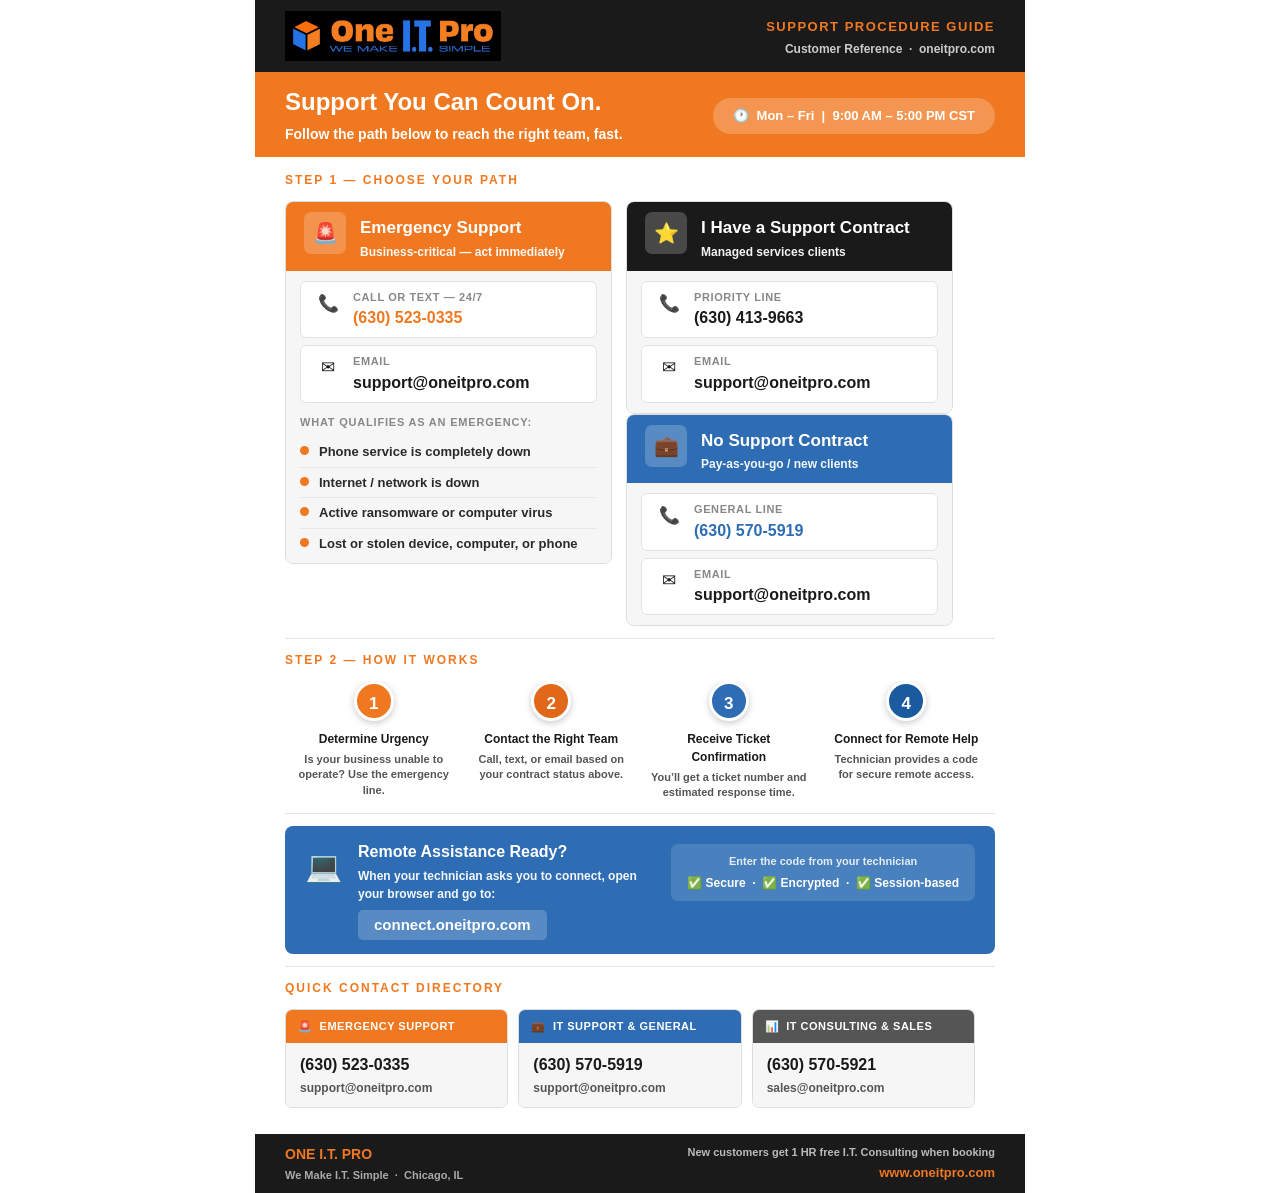
==== index.html @ c86b84d7 "Add files via upload" ====
<!DOCTYPE html>
<html lang="en">
<head>
<meta charset="UTF-8">
<meta name="viewport" content="width=device-width, initial-scale=1.0">
<title>One I.T. Pro – Support Procedure</title>
<style>

/* ── RESET ── */
* { box-sizing: border-box; margin: 0; padding: 0; }
.clearfix { clear: both; }

body {
  font-family: Arial, Helvetica, sans-serif;
  background: #ffffff;
  color: #1a1a1a;
  font-size: 15px;
  line-height: 1.5;
  max-width: 770px; width: 100%; margin: 0 auto;
}

/* ════════════════════════════════
   HEADER
════════════════════════════════ */
.header {
  background: #1a1a1a;
  padding: 11px 30px;
  overflow: hidden;
}
.header-logo {
  float: left;
}
.header-logo img {
  height: 50px;
  display: block;
}
.header-info {
  float: right;
  text-align: right;
  padding-top: 6px;
}
.header-info .doc-title {
  color: #F07820;
  font-size: 13px;
  font-weight: 800;
  letter-spacing: 1.5px;
  text-transform: uppercase;
}
.header-info .doc-sub {
  color: #cccccc;
  font-size: 12px;
  font-weight: 600;
  margin-top: 3px;
}

/* ════════════════════════════════
   HERO
════════════════════════════════ */
.hero {
  background: #F07820;
  padding: 12px 30px;
  overflow: hidden;
}
.hero-left {
  float: left;
}
.hero-left h1 {
  font-size: 24px;
  font-weight: 900;
  color: #ffffff;
}
.hero-left p {
  font-size: 14px;
  font-weight: 600;
  color: #ffffff;
  margin-top: 4px;
}
.hero-right {
  float: right;
  padding-top: 14px;
}
.hero-hours {
  background: rgba(255,255,255,0.22);
  border-radius: 22px;
  padding: 8px 20px;
  font-size: 13px;
  font-weight: 800;
  color: #ffffff;
  white-space: nowrap;
}

/* ════════════════════════════════
   MAIN CONTENT WRAPPER
════════════════════════════════ */
.content {
  padding: 14px 30px 12px;
}

/* ════════════════════════════════
   SECTION LABEL
════════════════════════════════ */
.section-label {
  font-size: 12px;
  font-weight: 800;
  letter-spacing: 2px;
  text-transform: uppercase;
  color: #F07820;
  margin-bottom: 12px;
}

/* ════════════════════════════════
   TWO-COLUMN PATH LAYOUT  (floats)
════════════════════════════════ */
.path-row {
  display: table;
  width: 100%;
  border-collapse: separate;
  border-spacing: 14px 0;
  margin: 0 -14px 12px;
}
.path-col-left {
  display: table-cell;
  width: 50%;
  vertical-align: top;
}
.path-col-right {
  display: table-cell;
  width: 50%;
  vertical-align: top;
}

/* ════════════════════════════════
   CARDS
════════════════════════════════ */
.card {
  border: 1px solid #dddddd;
  border-radius: 8px;
  overflow: hidden;
  height: 100%;
}
.card-stacked {
  border: 1px solid #dddddd;
  border-radius: 8px;
  overflow: hidden;
  margin-bottom: 10px;
}
.card-stacked:last-child {
  margin-bottom: 0;
}

/* ── Card Header ── */
.card-hdr {
  padding: 10px 18px;
  overflow: hidden;
}
.card-hdr-emergency { background: #F07820; }
.card-hdr-contract  { background: #1a1a1a; }
.card-hdr-nocontract{ background: #2E6DB4; }

.card-hdr-icon {
  float: left;
  width: 42px;
  height: 42px;
  background: rgba(255,255,255,0.2);
  border-radius: 7px;
  font-size: 20px;
  text-align: center;
  line-height: 42px;
  margin-right: 14px;         /* ← space between icon and text */
  flex-shrink: 0;
}
.card-hdr-text {
  overflow: hidden;
  padding-top: 3px;
}
.card-hdr-text h2 {
  font-size: 17px;
  font-weight: 900;
  color: #ffffff;
}
.card-hdr-text p {
  font-size: 12px;
  font-weight: 600;
  color: rgba(255,255,255,0.95);
  margin-top: 2px;
}

/* ── Card Body ── */
.card-body {
  background: #f6f6f6;
  padding: 10px 14px;
}

/* ── Contact Row ── */
.contact-row {
  background: #ffffff;
  border: 1px solid #e2e2e2;
  border-radius: 6px;
  padding: 7px 14px;
  margin-bottom: 7px;
  overflow: hidden;
}
.contact-row:last-of-type {
  margin-bottom: 0;
}
.contact-row-icon {
  float: left;
  font-size: 17px;
  width: 26px;
  text-align: center;
  margin-right: 12px;    /* ← space between icon and text */
  padding-top: 2px;
}
.contact-row-text {
  overflow: hidden;
}
.contact-label {
  font-size: 11px;
  font-weight: 800;
  color: #888888;
  text-transform: uppercase;
  letter-spacing: 0.6px;
}
.contact-value {
  font-size: 16px;
  font-weight: 900;
  color: #1a1a1a;
  margin-top: 1px;
}
.contact-value.orange { color: #F07820; }
.contact-value.blue   { color: #2E6DB4; }

/* ── Qualifies List ── */
.qual-heading {
  font-size: 11px;
  font-weight: 800;
  color: #888888;
  text-transform: uppercase;
  letter-spacing: 0.8px;
  margin: 11px 0 7px;
}
.qual-list {
  list-style: none;
}
.qual-list li {
  font-size: 13px;
  font-weight: 600;
  color: #2a2a2a;
  padding: 5px 0;
  border-bottom: 1px solid #e8e8e8;
  overflow: hidden;
}
.qual-list li:last-child {
  border-bottom: none;
  padding-bottom: 0;
}
.qual-dot {
  float: left;
  width: 9px;
  height: 9px;
  background: #F07820;
  border-radius: 50%;
  margin-top: 4px;
  margin-right: 10px;
}

/* ════════════════════════════════
   DIVIDER
════════════════════════════════ */
.divider {
  height: 1px;
  background: #e5e5e5;
  margin: 0 0 12px;
}

/* ════════════════════════════════
   FLOW STEPS  (4 columns via floats)
════════════════════════════════ */
.flow-row {
  overflow: hidden;
  margin-bottom: 12px;
}
.flow-step {
  float: left;
  width: 25%;
  text-align: center;
  padding: 0 10px;
}
.flow-num {
  width: 40px;
  height: 40px;
  border-radius: 50%;
  font-size: 17px;
  font-weight: 900;
  color: #ffffff;
  text-align: center;
  line-height: 40px;
  margin: 0 auto 9px;
  border: 3px solid #ffffff;
  box-shadow: 0 2px 7px rgba(0,0,0,0.22);
}
.fn1 { background: #F07820; }
.fn2 { background: #e06818; }
.fn3 { background: #2E6DB4; }
.fn4 { background: #1a5a9e; }

.flow-title {
  font-size: 12px;
  font-weight: 800;
  color: #1a1a1a;
  margin-bottom: 4px;
}
.flow-desc {
  font-size: 11px;
  font-weight: 600;
  color: #555555;
  line-height: 1.4;
}

/* ════════════════════════════════
   REMOTE BOX
════════════════════════════════ */
.remote-box {
  background: #2E6DB4;
  border-radius: 8px;
  padding: 14px 20px;
  overflow: hidden;
  margin-bottom: 12px;
}
.remote-icon {
  float: left;
  font-size: 30px;
  margin-right: 16px;
  padding-top: 4px;
}
.remote-text {
  overflow: hidden;
}
.remote-text h3 {
  font-size: 16px;
  font-weight: 900;
  color: #ffffff;
}
.remote-text p {
  font-size: 12px;
  font-weight: 600;
  color: rgba(255,255,255,0.95);
  margin-top: 3px;
}
.remote-url {
  display: inline-block;
  margin-top: 7px;
  background: rgba(255,255,255,0.2);
  border-radius: 5px;
  padding: 4px 16px;
  font-size: 15px;
  font-weight: 900;
  color: #ffffff;
}
.remote-badge {
  float: right;
  background: rgba(255,255,255,0.13);
  border-radius: 7px;
  padding: 9px 16px;
  text-align: center;
  margin-left: 16px;
  margin-top: 4px;
}
.remote-badge-label {
  font-size: 11px;
  font-weight: 600;
  color: rgba(255,255,255,0.85);
  margin-bottom: 5px;
}
.remote-badge-items {
  font-size: 12px;
  font-weight: 800;
  color: #ffffff;
  white-space: nowrap;
}

/* ════════════════════════════════
   DIRECTORY  (3 columns via floats)
════════════════════════════════ */
.dir-table {
  width: 100%;
  border-collapse: separate;
  border-spacing: 10px 0;
  margin: 0 -10px 14px;
  table-layout: fixed;
}
.dir-td {
  width: 33.33%;
  vertical-align: top;
  padding: 0;
}
.dir-card {
  border: 1px solid #dddddd;
  border-radius: 7px;
  overflow: hidden;
}
.dir-hdr {
  padding: 8px 12px;
  font-size: 11px;
  font-weight: 800;
  text-transform: uppercase;
  letter-spacing: 0.5px;
  color: #ffffff;
  white-space: nowrap;
}
.dh-orange { background: #F07820; }
.dh-blue   { background: #2E6DB4; }
.dh-gray   { background: #555555; }
.dir-body {
  padding: 10px 14px;
  background: #f6f6f6;
}
.dir-phone {
  font-size: 16px;
  font-weight: 900;
  color: #1a1a1a;
}
.dir-email {
  font-size: 12px;
  font-weight: 600;
  color: #555555;
  margin-top: 2px;
}

/* ════════════════════════════════
   FOOTER
════════════════════════════════ */
.footer {
  background: #1a1a1a;
  padding: 10px 30px;
  overflow: hidden;
}
.footer-left {
  float: left;
}
.footer-brand {
  color: #F07820;
  font-size: 14px;
  font-weight: 900;
}
.footer-sub {
  color: #aaaaaa;
  font-size: 11px;
  font-weight: 600;
  margin-top: 2px;
}
.footer-right {
  float: right;
  text-align: right;
}
.footer-promo {
  color: #bbbbbb;
  font-size: 11px;
  font-weight: 600;
  margin-bottom: 3px;
}
.footer-url {
  color: #F07820;
  font-size: 13px;
  font-weight: 800;
}

</style>
</head>
<body>

<!-- ══ HEADER ══ -->
<div class="header">
  <div class="header-logo">
    <img src="logo_dark.png" alt="One I.T. Pro">
  </div>
  <div class="header-info">
    <div class="doc-title">Support Procedure Guide</div>
    <div class="doc-sub">Customer Reference &nbsp;&middot;&nbsp; oneitpro.com</div>
  </div>
  <div class="clearfix"></div>
</div>

<!-- ══ HERO ══ -->
<div class="hero">
  <div class="hero-left">
    <h1>Support You Can Count On.</h1>
    <p>Follow the path below to reach the right team, fast.</p>
  </div>
  <div class="hero-right">
    <div class="hero-hours">&#128336;&nbsp; Mon &ndash; Fri &nbsp;|&nbsp; 9:00 AM &ndash; 5:00 PM CST</div>
  </div>
  <div class="clearfix"></div>
</div>

<!-- ══ CONTENT ══ -->
<div class="content">

  <!-- STEP 1 -->
  <div class="section-label">Step 1 &mdash; Choose Your Path</div>

  <div class="path-row">

    <!-- LEFT COLUMN: EMERGENCY -->
    <div class="path-col-left">
      <div class="card">

        <div class="card-hdr card-hdr-emergency">
          <div class="card-hdr-icon">&#128680;</div>
          <div class="card-hdr-text">
            <h2>Emergency Support</h2>
            <p>Business-critical &mdash; act immediately</p>
          </div>
          <div class="clearfix"></div>
        </div>

        <div class="card-body">
          <div class="contact-row">
            <div class="contact-row-icon">&#128222;</div>
            <div class="contact-row-text">
              <div class="contact-label">Call or Text &mdash; 24/7</div>
              <div class="contact-value orange">(630) 523-0335</div>
            </div>
            <div class="clearfix"></div>
          </div>
          <div class="contact-row">
            <div class="contact-row-icon">&#9993;</div>
            <div class="contact-row-text">
              <div class="contact-label">Email</div>
              <div class="contact-value">support@oneitpro.com</div>
            </div>
            <div class="clearfix"></div>
          </div>

          <div class="qual-heading">What qualifies as an emergency:</div>
          <ul class="qual-list">
            <li><div class="qual-dot"></div>Phone service is completely down<div class="clearfix"></div></li>
            <li><div class="qual-dot"></div>Internet / network is down<div class="clearfix"></div></li>
            <li><div class="qual-dot"></div>Active ransomware or computer virus<div class="clearfix"></div></li>
            <li><div class="qual-dot"></div>Lost or stolen device, computer, or phone<div class="clearfix"></div></li>
          </ul>
        </div>

      </div>
    </div><!-- /path-col-left -->

    <!-- RIGHT COLUMN: CONTRACT + NO CONTRACT -->
    <div class="path-col-right">
      <table style="width:100%; height:100%; border-collapse:collapse;">
        <tr style="height:1px;">
          <td style="padding:0; vertical-align:top;">
            <!-- WITH CONTRACT -->
            <div class="card-stacked">
              <div class="card-hdr card-hdr-contract">
                <div class="card-hdr-icon">&#11088;</div>
                <div class="card-hdr-text">
                  <h2>I Have a Support Contract</h2>
                  <p>Managed services clients</p>
                </div>
                <div class="clearfix"></div>
              </div>
              <div class="card-body">
                <div class="contact-row">
                  <div class="contact-row-icon">&#128222;</div>
                  <div class="contact-row-text">
                    <div class="contact-label">Priority Line</div>
                    <div class="contact-value">(630) 413-9663</div>
                  </div>
                  <div class="clearfix"></div>
                </div>
                <div class="contact-row">
                  <div class="contact-row-icon">&#9993;</div>
                  <div class="contact-row-text">
                    <div class="contact-label">Email</div>
                    <div class="contact-value">support@oneitpro.com</div>
                  </div>
                  <div class="clearfix"></div>
                </div>
              </div>
            </div>
          </td>
        </tr>
        <tr style="height:100%;">
          <td style="padding:0; vertical-align:top;">
            <!-- NO CONTRACT - stretches to fill remaining height -->
            <div style="border:1px solid #dddddd; border-radius:8px; overflow:hidden; height:100%;">
              <div class="card-hdr card-hdr-nocontract">
                <div class="card-hdr-icon">&#128188;</div>
                <div class="card-hdr-text">
                  <h2>No Support Contract</h2>
                  <p>Pay-as-you-go / new clients</p>
                </div>
                <div class="clearfix"></div>
              </div>
              <div class="card-body" style="height:100%;">
                <div class="contact-row">
                  <div class="contact-row-icon">&#128222;</div>
                  <div class="contact-row-text">
                    <div class="contact-label">General Line</div>
                    <div class="contact-value blue">(630) 570-5919</div>
                  </div>
                  <div class="clearfix"></div>
                </div>
                <div class="contact-row">
                  <div class="contact-row-icon">&#9993;</div>
                  <div class="contact-row-text">
                    <div class="contact-label">Email</div>
                    <div class="contact-value">support@oneitpro.com</div>
                  </div>
                  <div class="clearfix"></div>
                </div>
              </div>
            </div>
          </td>
        </tr>
      </table>
    </div><!-- /path-col-right -->

    <div class="clearfix"></div>
  </div><!-- /path-row -->

  <div class="divider"></div>

  <!-- STEP 2 -->
  <div class="section-label">Step 2 &mdash; How It Works</div>
  <div class="flow-row">
    <div class="flow-step">
      <div class="flow-num fn1">1</div>
      <div class="flow-title">Determine Urgency</div>
      <div class="flow-desc">Is your business unable to operate? Use the emergency line.</div>
    </div>
    <div class="flow-step">
      <div class="flow-num fn2">2</div>
      <div class="flow-title">Contact the Right Team</div>
      <div class="flow-desc">Call, text, or email based on your contract status above.</div>
    </div>
    <div class="flow-step">
      <div class="flow-num fn3">3</div>
      <div class="flow-title">Receive Ticket Confirmation</div>
      <div class="flow-desc">You&rsquo;ll get a ticket number and estimated response time.</div>
    </div>
    <div class="flow-step">
      <div class="flow-num fn4">4</div>
      <div class="flow-title">Connect for Remote Help</div>
      <div class="flow-desc">Technician provides a code for secure remote access.</div>
    </div>
    <div class="clearfix"></div>
  </div>

  <div class="divider"></div>

  <!-- REMOTE SUPPORT -->
  <div class="remote-box">
    <div class="remote-badge">
      <div class="remote-badge-label">Enter the code from your technician</div>
      <div class="remote-badge-items">&#9989; Secure &nbsp;&middot;&nbsp; &#9989; Encrypted &nbsp;&middot;&nbsp; &#9989; Session-based</div>
    </div>
    <div class="remote-icon">&#128187;</div>
    <div class="remote-text">
      <h3>Remote Assistance Ready?</h3>
      <p>When your technician asks you to connect, open your browser and go to:</p>
      <div class="remote-url">connect.oneitpro.com</div>
    </div>
    <div class="clearfix"></div>
  </div>

  <div class="divider"></div>

  <!-- DIRECTORY -->
  <div class="section-label">Quick Contact Directory</div>
  <table class="dir-table">
    <tr>
      <td class="dir-td">
        <div class="dir-card">
          <div class="dir-hdr dh-orange">&#128680;&nbsp; Emergency Support</div>
          <div class="dir-body">
            <div class="dir-phone">(630) 523-0335</div>
            <div class="dir-email">support@oneitpro.com</div>
          </div>
        </div>
      </td>
      <td class="dir-td">
        <div class="dir-card">
          <div class="dir-hdr dh-blue">&#128188;&nbsp; IT Support &amp; General</div>
          <div class="dir-body">
            <div class="dir-phone">(630) 570-5919</div>
            <div class="dir-email">support@oneitpro.com</div>
          </div>
        </div>
      </td>
      <td class="dir-td">
        <div class="dir-card">
          <div class="dir-hdr dh-gray">&#128202;&nbsp; IT Consulting &amp; Sales</div>
          <div class="dir-body">
            <div class="dir-phone">(630) 570-5921</div>
            <div class="dir-email">sales@oneitpro.com</div>
          </div>
        </div>
      </td>
    </tr>
  </table>

</div><!-- /content -->

<!-- ══ FOOTER ══ -->
<div class="footer">
  <div class="footer-left">
    <div class="footer-brand">ONE I.T. PRO</div>
    <div class="footer-sub">We Make I.T. Simple &nbsp;&middot;&nbsp; Chicago, IL</div>
  </div>
  <div class="footer-right">
    <div class="footer-promo">New customers get 1 HR free I.T. Consulting when booking</div>
    <div class="footer-url">www.oneitpro.com</div>
  </div>
  <div class="clearfix"></div>
</div>

</body>
</html>
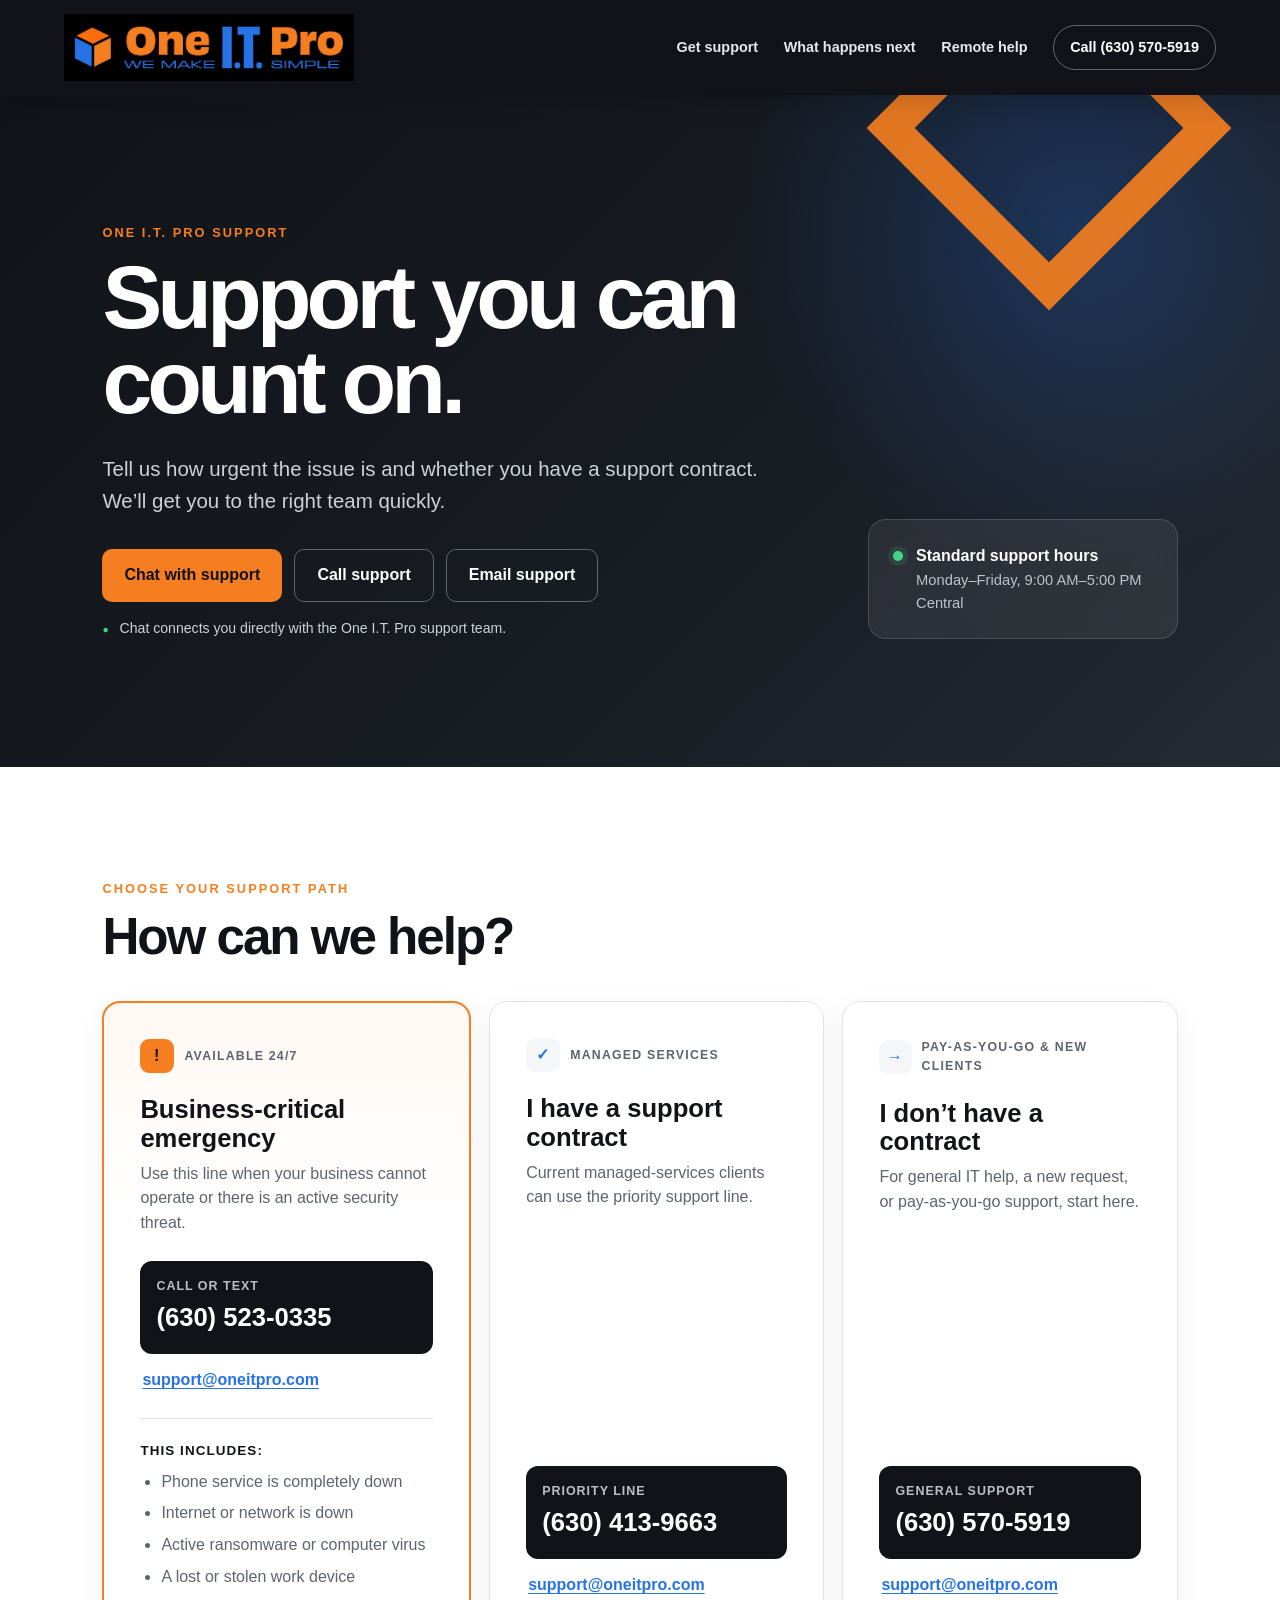
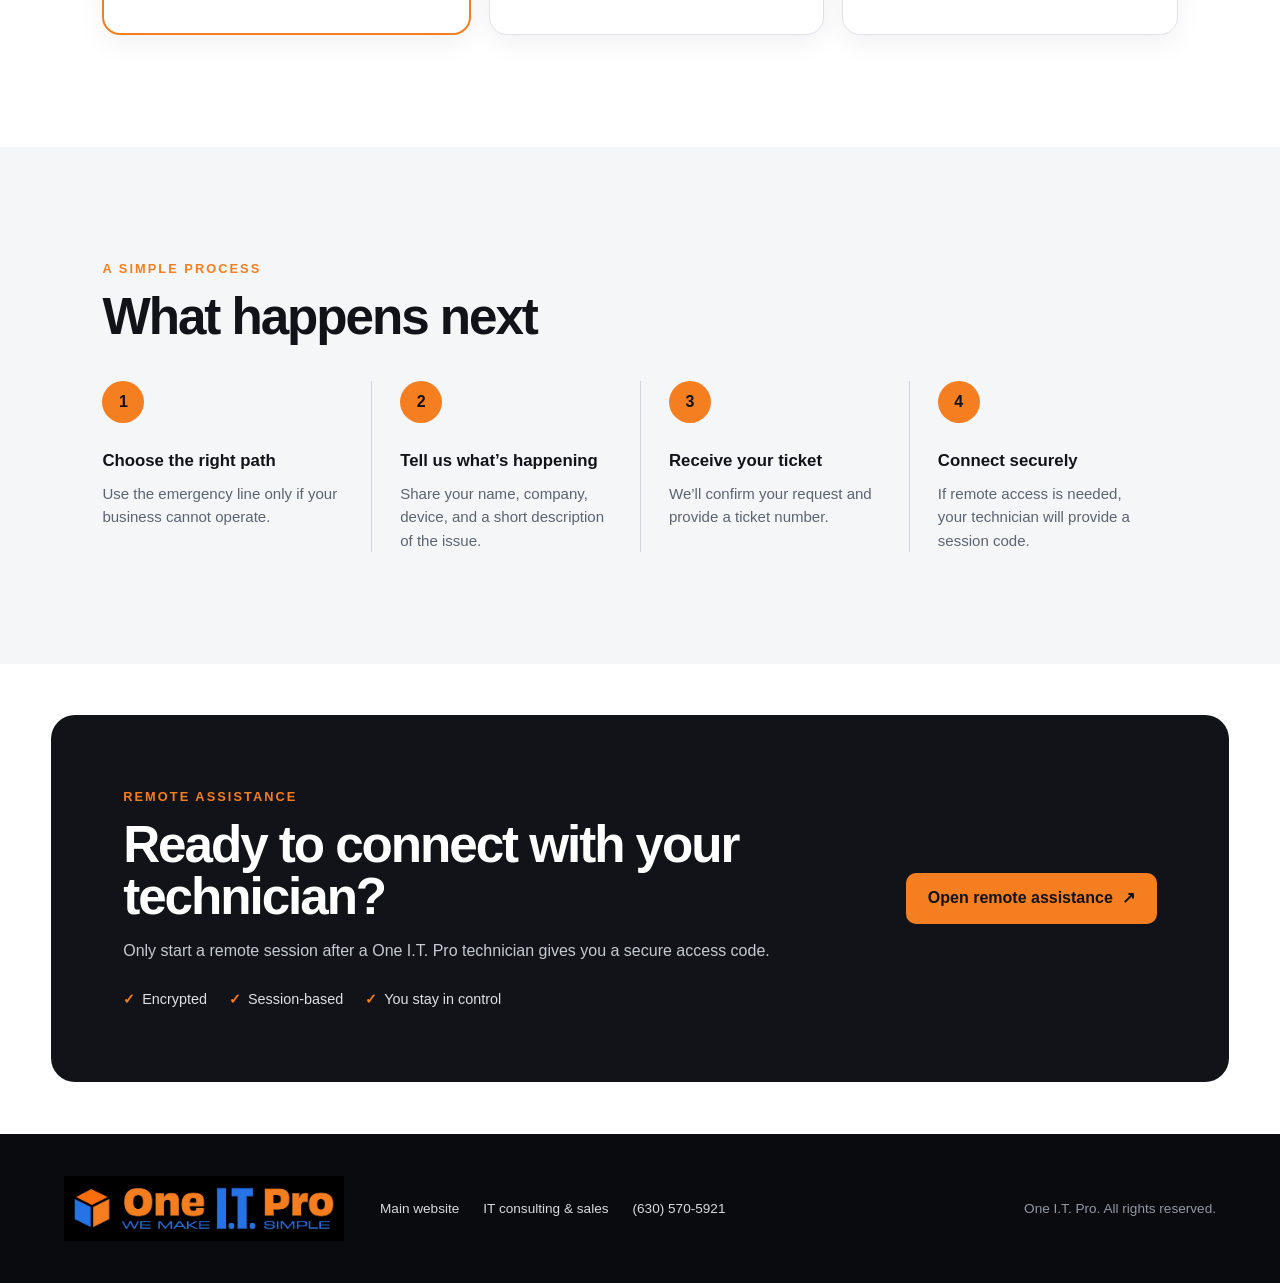
==== commit b445430c: "Redesign support site and improve mobile layouts" ====
--- a/index.html
+++ b/index.html
@@ -1,719 +1,71 @@
-<!DOCTYPE html>
+<!doctype html>
 <html lang="en">
 <head>
-<meta charset="UTF-8">
-<meta name="viewport" content="width=device-width, initial-scale=1.0">
-<title>One I.T. Pro – Support Procedure</title>
-<style>
-
-/* ── RESET ── */
-* { box-sizing: border-box; margin: 0; padding: 0; }
-.clearfix { clear: both; }
-
-body {
-  font-family: Arial, Helvetica, sans-serif;
-  background: #ffffff;
-  color: #1a1a1a;
-  font-size: 15px;
-  line-height: 1.5;
-  max-width: 770px; width: 100%; margin: 0 auto;
-}
-
-/* ════════════════════════════════
-   HEADER
-════════════════════════════════ */
-.header {
-  background: #1a1a1a;
-  padding: 11px 30px;
-  overflow: hidden;
-}
-.header-logo {
-  float: left;
-}
-.header-logo img {
-  height: 50px;
-  display: block;
-}
-.header-info {
-  float: right;
-  text-align: right;
-  padding-top: 6px;
-}
-.header-info .doc-title {
-  color: #F07820;
-  font-size: 13px;
-  font-weight: 800;
-  letter-spacing: 1.5px;
-  text-transform: uppercase;
-}
-.header-info .doc-sub {
-  color: #cccccc;
-  font-size: 12px;
-  font-weight: 600;
-  margin-top: 3px;
-}
-
-/* ════════════════════════════════
-   HERO
-════════════════════════════════ */
-.hero {
-  background: #F07820;
-  padding: 12px 30px;
-  overflow: hidden;
-}
-.hero-left {
-  float: left;
-}
-.hero-left h1 {
-  font-size: 24px;
-  font-weight: 900;
-  color: #ffffff;
-}
-.hero-left p {
-  font-size: 14px;
-  font-weight: 600;
-  color: #ffffff;
-  margin-top: 4px;
-}
-.hero-right {
-  float: right;
-  padding-top: 14px;
-}
-.hero-hours {
-  background: rgba(255,255,255,0.22);
-  border-radius: 22px;
-  padding: 8px 20px;
-  font-size: 13px;
-  font-weight: 800;
-  color: #ffffff;
-  white-space: nowrap;
-}
-
-/* ════════════════════════════════
-   MAIN CONTENT WRAPPER
-════════════════════════════════ */
-.content {
-  padding: 14px 30px 12px;
-}
-
-/* ════════════════════════════════
-   SECTION LABEL
-════════════════════════════════ */
-.section-label {
-  font-size: 12px;
-  font-weight: 800;
-  letter-spacing: 2px;
-  text-transform: uppercase;
-  color: #F07820;
-  margin-bottom: 12px;
-}
-
-/* ════════════════════════════════
-   TWO-COLUMN PATH LAYOUT  (floats)
-════════════════════════════════ */
-.path-row {
-  display: table;
-  width: 100%;
-  border-collapse: separate;
-  border-spacing: 14px 0;
-  margin: 0 -14px 12px;
-}
-.path-col-left {
-  display: table-cell;
-  width: 50%;
-  vertical-align: top;
-}
-.path-col-right {
-  display: table-cell;
-  width: 50%;
-  vertical-align: top;
-}
-
-/* ════════════════════════════════
-   CARDS
-════════════════════════════════ */
-.card {
-  border: 1px solid #dddddd;
-  border-radius: 8px;
-  overflow: hidden;
-  height: 100%;
-}
-.card-stacked {
-  border: 1px solid #dddddd;
-  border-radius: 8px;
-  overflow: hidden;
-  margin-bottom: 10px;
-}
-.card-stacked:last-child {
-  margin-bottom: 0;
-}
-
-/* ── Card Header ── */
-.card-hdr {
-  padding: 10px 18px;
-  overflow: hidden;
-}
-.card-hdr-emergency { background: #F07820; }
-.card-hdr-contract  { background: #1a1a1a; }
-.card-hdr-nocontract{ background: #2E6DB4; }
-
-.card-hdr-icon {
-  float: left;
-  width: 42px;
-  height: 42px;
-  background: rgba(255,255,255,0.2);
-  border-radius: 7px;
-  font-size: 20px;
-  text-align: center;
-  line-height: 42px;
-  margin-right: 14px;         /* ← space between icon and text */
-  flex-shrink: 0;
-}
-.card-hdr-text {
-  overflow: hidden;
-  padding-top: 3px;
-}
-.card-hdr-text h2 {
-  font-size: 17px;
-  font-weight: 900;
-  color: #ffffff;
-}
-.card-hdr-text p {
-  font-size: 12px;
-  font-weight: 600;
-  color: rgba(255,255,255,0.95);
-  margin-top: 2px;
-}
-
-/* ── Card Body ── */
-.card-body {
-  background: #f6f6f6;
-  padding: 10px 14px;
-}
-
-/* ── Contact Row ── */
-.contact-row {
-  background: #ffffff;
-  border: 1px solid #e2e2e2;
-  border-radius: 6px;
-  padding: 7px 14px;
-  margin-bottom: 7px;
-  overflow: hidden;
-}
-.contact-row:last-of-type {
-  margin-bottom: 0;
-}
-.contact-row-icon {
-  float: left;
-  font-size: 17px;
-  width: 26px;
-  text-align: center;
-  margin-right: 12px;    /* ← space between icon and text */
-  padding-top: 2px;
-}
-.contact-row-text {
-  overflow: hidden;
-}
-.contact-label {
-  font-size: 11px;
-  font-weight: 800;
-  color: #888888;
-  text-transform: uppercase;
-  letter-spacing: 0.6px;
-}
-.contact-value {
-  font-size: 16px;
-  font-weight: 900;
-  color: #1a1a1a;
-  margin-top: 1px;
-}
-.contact-value.orange { color: #F07820; }
-.contact-value.blue   { color: #2E6DB4; }
-
-/* ── Qualifies List ── */
-.qual-heading {
-  font-size: 11px;
-  font-weight: 800;
-  color: #888888;
-  text-transform: uppercase;
-  letter-spacing: 0.8px;
-  margin: 11px 0 7px;
-}
-.qual-list {
-  list-style: none;
-}
-.qual-list li {
-  font-size: 13px;
-  font-weight: 600;
-  color: #2a2a2a;
-  padding: 5px 0;
-  border-bottom: 1px solid #e8e8e8;
-  overflow: hidden;
-}
-.qual-list li:last-child {
-  border-bottom: none;
-  padding-bottom: 0;
-}
-.qual-dot {
-  float: left;
-  width: 9px;
-  height: 9px;
-  background: #F07820;
-  border-radius: 50%;
-  margin-top: 4px;
-  margin-right: 10px;
-}
-
-/* ════════════════════════════════
-   DIVIDER
-════════════════════════════════ */
-.divider {
-  height: 1px;
-  background: #e5e5e5;
-  margin: 0 0 12px;
-}
-
-/* ════════════════════════════════
-   FLOW STEPS  (4 columns via floats)
-════════════════════════════════ */
-.flow-row {
-  overflow: hidden;
-  margin-bottom: 12px;
-}
-.flow-step {
-  float: left;
-  width: 25%;
-  text-align: center;
-  padding: 0 10px;
-}
-.flow-num {
-  width: 40px;
-  height: 40px;
-  border-radius: 50%;
-  font-size: 17px;
-  font-weight: 900;
-  color: #ffffff;
-  text-align: center;
-  line-height: 40px;
-  margin: 0 auto 9px;
-  border: 3px solid #ffffff;
-  box-shadow: 0 2px 7px rgba(0,0,0,0.22);
-}
-.fn1 { background: #F07820; }
-.fn2 { background: #e06818; }
-.fn3 { background: #2E6DB4; }
-.fn4 { background: #1a5a9e; }
-
-.flow-title {
-  font-size: 12px;
-  font-weight: 800;
-  color: #1a1a1a;
-  margin-bottom: 4px;
-}
-.flow-desc {
-  font-size: 11px;
-  font-weight: 600;
-  color: #555555;
-  line-height: 1.4;
-}
-
-/* ════════════════════════════════
-   REMOTE BOX
-════════════════════════════════ */
-.remote-box {
-  background: #2E6DB4;
-  border-radius: 8px;
-  padding: 14px 20px;
-  overflow: hidden;
-  margin-bottom: 12px;
-}
-.remote-icon {
-  float: left;
-  font-size: 30px;
-  margin-right: 16px;
-  padding-top: 4px;
-}
-.remote-text {
-  overflow: hidden;
-}
-.remote-text h3 {
-  font-size: 16px;
-  font-weight: 900;
-  color: #ffffff;
-}
-.remote-text p {
-  font-size: 12px;
-  font-weight: 600;
-  color: rgba(255,255,255,0.95);
-  margin-top: 3px;
-}
-.remote-url {
-  display: inline-block;
-  margin-top: 7px;
-  background: rgba(255,255,255,0.2);
-  border-radius: 5px;
-  padding: 4px 16px;
-  font-size: 15px;
-  font-weight: 900;
-  color: #ffffff;
-}
-.remote-badge {
-  float: right;
-  background: rgba(255,255,255,0.13);
-  border-radius: 7px;
-  padding: 9px 16px;
-  text-align: center;
-  margin-left: 16px;
-  margin-top: 4px;
-}
-.remote-badge-label {
-  font-size: 11px;
-  font-weight: 600;
-  color: rgba(255,255,255,0.85);
-  margin-bottom: 5px;
-}
-.remote-badge-items {
-  font-size: 12px;
-  font-weight: 800;
-  color: #ffffff;
-  white-space: nowrap;
-}
-
-/* ════════════════════════════════
-   DIRECTORY  (3 columns via floats)
-════════════════════════════════ */
-.dir-table {
-  width: 100%;
-  border-collapse: separate;
-  border-spacing: 10px 0;
-  margin: 0 -10px 14px;
-  table-layout: fixed;
-}
-.dir-td {
-  width: 33.33%;
-  vertical-align: top;
-  padding: 0;
-}
-.dir-card {
-  border: 1px solid #dddddd;
-  border-radius: 7px;
-  overflow: hidden;
-}
-.dir-hdr {
-  padding: 8px 12px;
-  font-size: 11px;
-  font-weight: 800;
-  text-transform: uppercase;
-  letter-spacing: 0.5px;
-  color: #ffffff;
-  white-space: nowrap;
-}
-.dh-orange { background: #F07820; }
-.dh-blue   { background: #2E6DB4; }
-.dh-gray   { background: #555555; }
-.dir-body {
-  padding: 10px 14px;
-  background: #f6f6f6;
-}
-.dir-phone {
-  font-size: 16px;
-  font-weight: 900;
-  color: #1a1a1a;
-}
-.dir-email {
-  font-size: 12px;
-  font-weight: 600;
-  color: #555555;
-  margin-top: 2px;
-}
-
-/* ════════════════════════════════
-   FOOTER
-════════════════════════════════ */
-.footer {
-  background: #1a1a1a;
-  padding: 10px 30px;
-  overflow: hidden;
-}
-.footer-left {
-  float: left;
-}
-.footer-brand {
-  color: #F07820;
-  font-size: 14px;
-  font-weight: 900;
-}
-.footer-sub {
-  color: #aaaaaa;
-  font-size: 11px;
-  font-weight: 600;
-  margin-top: 2px;
-}
-.footer-right {
-  float: right;
-  text-align: right;
-}
-.footer-promo {
-  color: #bbbbbb;
-  font-size: 11px;
-  font-weight: 600;
-  margin-bottom: 3px;
-}
-.footer-url {
-  color: #F07820;
-  font-size: 13px;
-  font-weight: 800;
-}
-
-</style>
+  <meta charset="utf-8">
+  <meta name="viewport" content="width=device-width, initial-scale=1">
+  <meta name="theme-color" content="#111318">
+  <meta name="description" content="Contact One I.T. Pro support, choose the right support path, and connect with a technician.">
+  <title>Support | One I.T. Pro</title>
+  <link rel="stylesheet" href="responsive.css">
 </head>
-<body>
-
-<!-- ══ HEADER ══ -->
-<div class="header">
-  <div class="header-logo">
-    <img src="logo_dark.png" alt="One I.T. Pro">
-  </div>
-  <div class="header-info">
-    <div class="doc-title">Support Procedure Guide</div>
-    <div class="doc-sub">Customer Reference &nbsp;&middot;&nbsp; oneitpro.com</div>
-  </div>
-  <div class="clearfix"></div>
-</div>
-
-<!-- ══ HERO ══ -->
-<div class="hero">
-  <div class="hero-left">
-    <h1>Support You Can Count On.</h1>
-    <p>Follow the path below to reach the right team, fast.</p>
-  </div>
-  <div class="hero-right">
-    <div class="hero-hours">&#128336;&nbsp; Mon &ndash; Fri &nbsp;|&nbsp; 9:00 AM &ndash; 5:00 PM CST</div>
-  </div>
-  <div class="clearfix"></div>
-</div>
-
-<!-- ══ CONTENT ══ -->
-<div class="content">
-
-  <!-- STEP 1 -->
-  <div class="section-label">Step 1 &mdash; Choose Your Path</div>
-
-  <div class="path-row">
-
-    <!-- LEFT COLUMN: EMERGENCY -->
-    <div class="path-col-left">
-      <div class="card">
-
-        <div class="card-hdr card-hdr-emergency">
-          <div class="card-hdr-icon">&#128680;</div>
-          <div class="card-hdr-text">
-            <h2>Emergency Support</h2>
-            <p>Business-critical &mdash; act immediately</p>
-          </div>
-          <div class="clearfix"></div>
-        </div>
-
-        <div class="card-body">
-          <div class="contact-row">
-            <div class="contact-row-icon">&#128222;</div>
-            <div class="contact-row-text">
-              <div class="contact-label">Call or Text &mdash; 24/7</div>
-              <div class="contact-value orange">(630) 523-0335</div>
-            </div>
-            <div class="clearfix"></div>
-          </div>
-          <div class="contact-row">
-            <div class="contact-row-icon">&#9993;</div>
-            <div class="contact-row-text">
-              <div class="contact-label">Email</div>
-              <div class="contact-value">support@oneitpro.com</div>
-            </div>
-            <div class="clearfix"></div>
-          </div>
-
-          <div class="qual-heading">What qualifies as an emergency:</div>
-          <ul class="qual-list">
-            <li><div class="qual-dot"></div>Phone service is completely down<div class="clearfix"></div></li>
-            <li><div class="qual-dot"></div>Internet / network is down<div class="clearfix"></div></li>
-            <li><div class="qual-dot"></div>Active ransomware or computer virus<div class="clearfix"></div></li>
-            <li><div class="qual-dot"></div>Lost or stolen device, computer, or phone<div class="clearfix"></div></li>
-          </ul>
-        </div>
-
+<body class="support-home">
+  <header class="site-header">
+    <a class="brand" href="https://www.oneitpro.com" aria-label="One I.T. Pro home"><img src="logo_dark.png" alt="One I.T. Pro — We Make I.T. Simple"></a>
+    <nav class="site-nav" aria-label="Support navigation">
+      <a href="#support-options">Get support</a><a href="#what-happens">What happens next</a><a href="#remote-help">Remote help</a><a class="nav-phone" href="tel:+16305705919">Call (630) 570-5919</a>
+    </nav>
+  </header>
+  <main>
+    <section class="support-hero" aria-labelledby="support-heading">
+      <div class="hero-copy">
+        <p class="eyebrow">One I.T. Pro Support</p>
+        <h1 id="support-heading">Support you can count on.</h1>
+        <p class="hero-intro">Tell us how urgent the issue is and whether you have a support contract. We’ll get you to the right team quickly.</p>
+        <div class="hero-actions"><button class="button button-primary chat-button" type="button" data-open-chat>Chat with support</button><a class="button button-secondary" href="tel:+16305705919">Call support</a><a class="button button-secondary" href="mailto:support@oneitpro.com">Email support</a></div>
+        <p class="chat-note"><span aria-hidden="true">●</span> Chat connects you directly with the One I.T. Pro support team.</p>
       </div>
-    </div><!-- /path-col-left -->
-
-    <!-- RIGHT COLUMN: CONTRACT + NO CONTRACT -->
-    <div class="path-col-right">
-      <table style="width:100%; height:100%; border-collapse:collapse;">
-        <tr style="height:1px;">
-          <td style="padding:0; vertical-align:top;">
-            <!-- WITH CONTRACT -->
-            <div class="card-stacked">
-              <div class="card-hdr card-hdr-contract">
-                <div class="card-hdr-icon">&#11088;</div>
-                <div class="card-hdr-text">
-                  <h2>I Have a Support Contract</h2>
-                  <p>Managed services clients</p>
-                </div>
-                <div class="clearfix"></div>
-              </div>
-              <div class="card-body">
-                <div class="contact-row">
-                  <div class="contact-row-icon">&#128222;</div>
-                  <div class="contact-row-text">
-                    <div class="contact-label">Priority Line</div>
-                    <div class="contact-value">(630) 413-9663</div>
-                  </div>
-                  <div class="clearfix"></div>
-                </div>
-                <div class="contact-row">
-                  <div class="contact-row-icon">&#9993;</div>
-                  <div class="contact-row-text">
-                    <div class="contact-label">Email</div>
-                    <div class="contact-value">support@oneitpro.com</div>
-                  </div>
-                  <div class="clearfix"></div>
-                </div>
-              </div>
-            </div>
-          </td>
-        </tr>
-        <tr style="height:100%;">
-          <td style="padding:0; vertical-align:top;">
-            <!-- NO CONTRACT - stretches to fill remaining height -->
-            <div style="border:1px solid #dddddd; border-radius:8px; overflow:hidden; height:100%;">
-              <div class="card-hdr card-hdr-nocontract">
-                <div class="card-hdr-icon">&#128188;</div>
-                <div class="card-hdr-text">
-                  <h2>No Support Contract</h2>
-                  <p>Pay-as-you-go / new clients</p>
-                </div>
-                <div class="clearfix"></div>
-              </div>
-              <div class="card-body" style="height:100%;">
-                <div class="contact-row">
-                  <div class="contact-row-icon">&#128222;</div>
-                  <div class="contact-row-text">
-                    <div class="contact-label">General Line</div>
-                    <div class="contact-value blue">(630) 570-5919</div>
-                  </div>
-                  <div class="clearfix"></div>
-                </div>
-                <div class="contact-row">
-                  <div class="contact-row-icon">&#9993;</div>
-                  <div class="contact-row-text">
-                    <div class="contact-label">Email</div>
-                    <div class="contact-value">support@oneitpro.com</div>
-                  </div>
-                  <div class="clearfix"></div>
-                </div>
-              </div>
-            </div>
-          </td>
-        </tr>
-      </table>
-    </div><!-- /path-col-right -->
-
-    <div class="clearfix"></div>
-  </div><!-- /path-row -->
-
-  <div class="divider"></div>
-
-  <!-- STEP 2 -->
-  <div class="section-label">Step 2 &mdash; How It Works</div>
-  <div class="flow-row">
-    <div class="flow-step">
-      <div class="flow-num fn1">1</div>
-      <div class="flow-title">Determine Urgency</div>
-      <div class="flow-desc">Is your business unable to operate? Use the emergency line.</div>
-    </div>
-    <div class="flow-step">
-      <div class="flow-num fn2">2</div>
-      <div class="flow-title">Contact the Right Team</div>
-      <div class="flow-desc">Call, text, or email based on your contract status above.</div>
-    </div>
-    <div class="flow-step">
-      <div class="flow-num fn3">3</div>
-      <div class="flow-title">Receive Ticket Confirmation</div>
-      <div class="flow-desc">You&rsquo;ll get a ticket number and estimated response time.</div>
-    </div>
-    <div class="flow-step">
-      <div class="flow-num fn4">4</div>
-      <div class="flow-title">Connect for Remote Help</div>
-      <div class="flow-desc">Technician provides a code for secure remote access.</div>
-    </div>
-    <div class="clearfix"></div>
-  </div>
-
-  <div class="divider"></div>
-
-  <!-- REMOTE SUPPORT -->
-  <div class="remote-box">
-    <div class="remote-badge">
-      <div class="remote-badge-label">Enter the code from your technician</div>
-      <div class="remote-badge-items">&#9989; Secure &nbsp;&middot;&nbsp; &#9989; Encrypted &nbsp;&middot;&nbsp; &#9989; Session-based</div>
-    </div>
-    <div class="remote-icon">&#128187;</div>
-    <div class="remote-text">
-      <h3>Remote Assistance Ready?</h3>
-      <p>When your technician asks you to connect, open your browser and go to:</p>
-      <div class="remote-url">connect.oneitpro.com</div>
-    </div>
-    <div class="clearfix"></div>
-  </div>
-
-  <div class="divider"></div>
-
-  <!-- DIRECTORY -->
-  <div class="section-label">Quick Contact Directory</div>
-  <table class="dir-table">
-    <tr>
-      <td class="dir-td">
-        <div class="dir-card">
-          <div class="dir-hdr dh-orange">&#128680;&nbsp; Emergency Support</div>
-          <div class="dir-body">
-            <div class="dir-phone">(630) 523-0335</div>
-            <div class="dir-email">support@oneitpro.com</div>
-          </div>
-        </div>
-      </td>
-      <td class="dir-td">
-        <div class="dir-card">
-          <div class="dir-hdr dh-blue">&#128188;&nbsp; IT Support &amp; General</div>
-          <div class="dir-body">
-            <div class="dir-phone">(630) 570-5919</div>
-            <div class="dir-email">support@oneitpro.com</div>
-          </div>
-        </div>
-      </td>
-      <td class="dir-td">
-        <div class="dir-card">
-          <div class="dir-hdr dh-gray">&#128202;&nbsp; IT Consulting &amp; Sales</div>
-          <div class="dir-body">
-            <div class="dir-phone">(630) 570-5921</div>
-            <div class="dir-email">sales@oneitpro.com</div>
-          </div>
-        </div>
-      </td>
-    </tr>
-  </table>
-
-</div><!-- /content -->
-
-<!-- ══ FOOTER ══ -->
-<div class="footer">
-  <div class="footer-left">
-    <div class="footer-brand">ONE I.T. PRO</div>
-    <div class="footer-sub">We Make I.T. Simple &nbsp;&middot;&nbsp; Chicago, IL</div>
-  </div>
-  <div class="footer-right">
-    <div class="footer-promo">New customers get 1 HR free I.T. Consulting when booking</div>
-    <div class="footer-url">www.oneitpro.com</div>
-  </div>
-  <div class="clearfix"></div>
-</div>
-
+      <aside class="hours-card" aria-label="Support hours"><span class="status-dot" aria-hidden="true"></span><div><strong>Standard support hours</strong><span>Monday–Friday, 9:00 AM–5:00 PM Central</span></div></aside>
+    </section>
+    <section class="support-section" id="support-options" aria-labelledby="choose-heading">
+      <div class="section-heading"><p class="eyebrow">Choose your support path</p><h2 id="choose-heading">How can we help?</h2></div>
+      <div class="support-grid">
+        <article class="support-option emergency-option">
+          <div class="option-topline"><span class="option-icon" aria-hidden="true">!</span><span>Available 24/7</span></div><h3>Business-critical emergency</h3><p>Use this line when your business cannot operate or there is an active security threat.</p>
+          <a class="contact-link" href="tel:+16305230335"><span>Call or text</span><strong>(630) 523-0335</strong></a><a class="email-link" href="mailto:support@oneitpro.com">support@oneitpro.com</a>
+          <div class="qualifies"><h4>This includes:</h4><ul><li>Phone service is completely down</li><li>Internet or network is down</li><li>Active ransomware or computer virus</li><li>A lost or stolen work device</li></ul></div>
+        </article>
+        <article class="support-option contract-option">
+          <div class="option-topline"><span class="option-icon" aria-hidden="true">✓</span><span>Managed services</span></div><h3>I have a support contract</h3><p>Current managed-services clients can use the priority support line.</p>
+          <a class="contact-link" href="tel:+16304139663"><span>Priority line</span><strong>(630) 413-9663</strong></a><a class="email-link" href="mailto:support@oneitpro.com">support@oneitpro.com</a>
+        </article>
+        <article class="support-option general-option">
+          <div class="option-topline"><span class="option-icon" aria-hidden="true">→</span><span>Pay-as-you-go &amp; new clients</span></div><h3>I don’t have a contract</h3><p>For general IT help, a new request, or pay-as-you-go support, start here.</p>
+          <a class="contact-link" href="tel:+16305705919"><span>General support</span><strong>(630) 570-5919</strong></a><a class="email-link" href="mailto:support@oneitpro.com">support@oneitpro.com</a>
+        </article>
+      </div>
+    </section>
+    <section class="process-section" id="what-happens" aria-labelledby="process-heading">
+      <div class="section-heading"><p class="eyebrow">A simple process</p><h2 id="process-heading">What happens next</h2></div>
+      <ol class="process-list">
+        <li><span>1</span><div><strong>Choose the right path</strong><p>Use the emergency line only if your business cannot operate.</p></div></li>
+        <li><span>2</span><div><strong>Tell us what’s happening</strong><p>Share your name, company, device, and a short description of the issue.</p></div></li>
+        <li><span>3</span><div><strong>Receive your ticket</strong><p>We’ll confirm your request and provide a ticket number.</p></div></li>
+        <li><span>4</span><div><strong>Connect securely</strong><p>If remote access is needed, your technician will provide a session code.</p></div></li>
+      </ol>
+    </section>
+    <section class="remote-section" id="remote-help" aria-labelledby="remote-heading">
+      <div class="remote-copy"><p class="eyebrow">Remote assistance</p><h2 id="remote-heading">Ready to connect with your technician?</h2><p>Only start a remote session after a One I.T. Pro technician gives you a secure access code.</p><ul class="trust-list" aria-label="Remote connection features"><li>Encrypted</li><li>Session-based</li><li>You stay in control</li></ul></div>
+      <a class="button button-primary remote-button" href="https://oneitpro.screenconnect.com" target="_blank" rel="noopener">Open remote assistance <span aria-hidden="true">↗</span></a>
+    </section>
+  </main>
+  <footer class="site-footer"><img src="logo_dark.png" alt="One I.T. Pro"><div class="footer-links"><a href="https://www.oneitpro.com">Main website</a><a href="mailto:sales@oneitpro.com">IT consulting &amp; sales</a><a href="tel:+16305705921">(630) 570-5921</a></div><p>One I.T. Pro. All rights reserved.</p></footer>
+  <script>
+    (function (d, t) { var BASE_URL = "https://chat.oneitpro.com"; var g = d.createElement(t); var s = d.getElementsByTagName(t)[0]; g.src = BASE_URL + "/packs/js/sdk.js?v=20260904"; g.defer = true; g.async = true; s.parentNode.insertBefore(g, s); g.onload = function () { window.chatwootSDK.run({ websiteToken: "WPAgNXztaznkoJkcKtCdh1bS", baseUrl: BASE_URL }); }; })(document, "script");
+    document.querySelectorAll("[data-open-chat]").forEach(function (button) {
+      button.addEventListener("click", function () {
+        if (window.$chatwoot) window.$chatwoot.toggle("open");
+      });
+    });
+  </script>
 </body>
 </html>
--- a/responsive.css
+++ b/responsive.css
@@ -0,0 +1,15 @@
+:root{--ink:#111318;--soft:#252a33;--orange:#f57e20;--blue:#2573e5;--paper:#fff;--mist:#f4f6f8;--line:#dfe3e8;--muted:#5c6470;--radius:18px}
+html{scroll-behavior:smooth;-webkit-text-size-adjust:100%}body{margin:0;background:var(--paper);color:var(--ink);font-family:Arial,Helvetica,sans-serif}a{text-underline-offset:.18em}img{max-width:100%}
+.support-home *{box-sizing:border-box}.support-home{min-width:0;font-size:16px;line-height:1.55}.support-home main{overflow:hidden}
+.site-header{min-height:78px;padding:14px clamp(20px,5vw,72px);background:var(--ink);display:flex;align-items:center;justify-content:space-between;gap:28px;position:sticky;top:0;z-index:20;box-shadow:0 8px 24px #00000024}.brand{display:flex;width:min(290px,34vw);flex:0 0 auto}.brand img{width:100%;height:auto;display:block}.site-nav{display:flex;align-items:center;justify-content:flex-end;gap:clamp(14px,2vw,28px)}.site-nav a{color:#e6e8eb;font-size:.9rem;font-weight:700;text-decoration:none;white-space:nowrap}.site-nav a:hover,.site-nav a:focus-visible{color:var(--orange)}.site-nav .nav-phone{padding:10px 16px;border:1px solid #ffffff59;border-radius:999px;color:#fff}
+.support-hero{min-height:500px;padding:clamp(72px,10vw,132px) clamp(20px,8vw,120px);background:radial-gradient(circle at 84% 20%,#2573e547,transparent 28%),linear-gradient(135deg,#111318 0%,#181c23 58%,#252a33 100%);color:#fff;display:grid;grid-template-columns:minmax(0,1.5fr) minmax(280px,.7fr);align-items:end;gap:clamp(40px,8vw,110px);position:relative}.support-hero:before{content:"";position:absolute;width:190px;height:190px;right:8vw;top:-96px;border:34px solid var(--orange);transform:rotate(45deg);opacity:.92}.hero-copy,.hours-card{position:relative;z-index:1}.eyebrow{margin:0 0 12px;color:var(--orange);font-size:.8rem;font-weight:900;letter-spacing:.16em;text-transform:uppercase}.support-hero h1{max-width:800px;margin:0;font-size:clamp(2.8rem,7vw,6.4rem);line-height:.95;letter-spacing:-.055em}.hero-intro{max-width:690px;margin:28px 0 0;color:#cdd2d9;font-size:clamp(1.05rem,2vw,1.28rem)}.hero-actions{display:flex;flex-wrap:wrap;gap:12px;margin-top:32px}.button{min-height:50px;padding:13px 22px;border-radius:10px;display:inline-flex;align-items:center;justify-content:center;gap:9px;font-weight:900;text-decoration:none;transition:transform .18s ease,background .18s ease}.button:hover{transform:translateY(-2px)}.button-primary{background:var(--orange);color:#101216}.button-primary:hover{background:#ff913c}.button-secondary{border:1px solid #5e6672;color:#fff}.button-secondary:hover{background:#ffffff14}.hours-card{padding:24px;border:1px solid #ffffff24;border-radius:var(--radius);background:#ffffff12;backdrop-filter:blur(10px);display:flex;gap:13px;align-items:flex-start}.hours-card strong,.hours-card span{display:block}.hours-card span{color:#bec4cc;font-size:.92rem}.status-dot{width:10px;height:10px;margin-top:7px;border-radius:50%;background:#42d483;box-shadow:0 0 0 5px #42d48321;flex:0 0 auto}
+.support-section,.process-section{padding:clamp(64px,9vw,112px) clamp(20px,8vw,120px)}.section-heading{max-width:760px;margin-bottom:38px}.section-heading h2,.remote-section h2{margin:0;font-size:clamp(2rem,4vw,3.7rem);line-height:1.02;letter-spacing:-.04em}.support-grid{display:grid;grid-template-columns:1.1fr 1fr 1fr;gap:18px;align-items:stretch}.support-option{padding:clamp(24px,3vw,36px);border:1px solid var(--line);border-radius:var(--radius);background:#fff;box-shadow:0 8px 28px #1113180f;display:flex;flex-direction:column}.support-option h3{margin:22px 0 10px;font-size:clamp(1.35rem,2vw,1.8rem);line-height:1.1}.support-option>p{margin:0 0 25px;color:var(--muted)}.option-topline{display:flex;align-items:center;gap:10px;color:var(--muted);font-size:.77rem;font-weight:900;letter-spacing:.1em;text-transform:uppercase}.option-icon{width:34px;height:34px;border-radius:9px;background:var(--mist);color:var(--blue);display:inline-grid;place-items:center;font-size:1rem}.emergency-option{border:2px solid var(--orange);background:linear-gradient(180deg,#fff8f2,#fff 34%)}.emergency-option .option-icon{background:var(--orange);color:#111}.contact-link{margin-top:auto;padding:16px;border-radius:12px;background:var(--ink);color:#fff;text-decoration:none;display:flex;flex-direction:column}.contact-link span{color:#b9c0c9;font-size:.78rem;font-weight:800;letter-spacing:.08em;text-transform:uppercase}.contact-link strong{margin-top:2px;font-size:clamp(1.25rem,2vw,1.7rem)}.email-link{padding:14px 2px 0;color:var(--blue);font-weight:800;overflow-wrap:anywhere}.qualifies{margin-top:25px;padding-top:22px;border-top:1px solid var(--line)}.qualifies h4{margin:0 0 8px;font-size:.84rem;text-transform:uppercase;letter-spacing:.08em}.qualifies ul{margin:0;padding-left:21px;color:var(--muted)}.qualifies li{margin:7px 0}
+.process-section{background:var(--mist)}.process-list{margin:0;padding:0;list-style:none;display:grid;grid-template-columns:repeat(4,1fr)}.process-list li{padding:0 28px;border-left:1px solid #cfd4da}.process-list li:first-child{padding-left:0;border-left:0}.process-list li>span{width:42px;height:42px;margin-bottom:25px;border-radius:50%;background:var(--orange);display:grid;place-items:center;font-weight:900}.process-list strong{font-size:1.05rem}.process-list p{margin:8px 0 0;color:var(--muted);font-size:.94rem}
+.remote-section{margin:clamp(20px,4vw,64px);padding:clamp(34px,6vw,72px);border-radius:24px;background:var(--ink);color:#fff;display:flex;justify-content:space-between;align-items:center;gap:40px}.remote-copy{max-width:760px}.remote-copy>p:not(.eyebrow){color:#c6cbd2}.trust-list{display:flex;flex-wrap:wrap;gap:8px 22px;margin:24px 0 0;padding:0;list-style:none;color:#dde1e6;font-size:.9rem}.trust-list li:before{content:"✓";margin-right:7px;color:var(--orange);font-weight:900}.remote-button{flex:0 0 auto}.site-footer{padding:42px clamp(20px,5vw,72px);background:#0a0b0e;color:#9299a3;display:grid;grid-template-columns:minmax(180px,280px) 1fr auto;align-items:center;gap:36px;font-size:.85rem}.site-footer img{display:block;width:100%}.footer-links{display:flex;flex-wrap:wrap;gap:12px 24px}.footer-links a{color:#d7dbe0;text-decoration:none}.footer-links a:hover{color:var(--orange)}
+/* Shared responsive upgrades for the four standalone guides. */
+body:not(.support-home){max-width:960px!important;width:100%!important;min-width:0;margin:0 auto!important;background:#eef1f4!important;font-size:16px!important}body:not(.support-home) .header{padding:15px clamp(18px,5vw,38px)!important;background:var(--ink)!important}body:not(.support-home) .header-logo img{width:min(290px,56vw)!important;height:auto!important;max-height:62px;object-fit:contain;object-position:left center}body:not(.support-home) .hero{padding:clamp(22px,5vw,42px) clamp(18px,5vw,38px)!important;background:linear-gradient(135deg,var(--orange),#df620d)!important}body:not(.support-home) .hero-left h1{font-size:clamp(1.65rem,5vw,2.55rem)!important;line-height:1.08!important}body:not(.support-home) .hero-left p{font-size:1rem!important;max-width:650px}body:not(.support-home) .content{padding:clamp(24px,5vw,46px) clamp(16px,5vw,38px)!important;background:#fff}body:not(.support-home) .card,body:not(.support-home) .card-stacked,body:not(.support-home) .step-card,body:not(.support-home) .email-card,body:not(.support-home) .expect-card{border-radius:13px!important;box-shadow:0 6px 20px #1113180f}body:not(.support-home) .tab-btn,body:not(.support-home) .device-card,body:not(.support-home) .store-btn{min-height:44px}body:not(.support-home) .footer{padding:18px clamp(18px,5vw,38px)!important;background:var(--ink)!important}
+@media(max-width:900px){.site-header{position:static;flex-direction:column;align-items:stretch;gap:14px}.brand{width:min(290px,76vw)}.site-nav{justify-content:flex-start;overflow-x:auto;padding-bottom:3px}.support-hero{min-height:0;grid-template-columns:1fr;align-items:start}.support-grid{grid-template-columns:1fr 1fr}.emergency-option{grid-column:1/-1}.process-list{grid-template-columns:1fr 1fr;gap:34px 0}.process-list li:nth-child(3){padding-left:0;border-left:0}.remote-section{align-items:flex-start;flex-direction:column}.site-footer{grid-template-columns:minmax(180px,250px) 1fr}.site-footer p{grid-column:1/-1}}
+@media(max-width:640px){.site-header{padding:14px 18px}.site-nav a:not(.nav-phone){display:none}.site-nav .nav-phone{width:100%;text-align:center}.support-hero{padding-top:62px;padding-bottom:58px}.support-hero:before{width:100px;height:100px;border-width:20px;top:-60px}.hero-actions{flex-direction:column}.hero-actions .button{width:100%}.hours-card{padding:18px}.support-grid,.process-list{grid-template-columns:1fr}.emergency-option{grid-column:auto}.process-list li,.process-list li:nth-child(3){padding:0 0 26px 58px;border-left:0;border-bottom:1px solid #cfd4da;display:grid;grid-template-columns:42px 1fr;gap:16px}.process-list li:last-child{border-bottom:0;padding-bottom:0}.process-list li>span{margin:0 0 0 -58px;grid-row:1}.process-list li>div{grid-column:2;grid-row:1}.remote-section{margin:18px 12px;border-radius:18px}.remote-button{width:100%}.site-footer{grid-template-columns:1fr}.site-footer img{max-width:260px}.site-footer p{grid-column:auto}
+body:not(.support-home) .header,body:not(.support-home) .hero{overflow:visible!important}body:not(.support-home) .header-logo,body:not(.support-home) .header-info,body:not(.support-home) .hero-left,body:not(.support-home) .hero-right,body:not(.support-home) .footer-left,body:not(.support-home) .footer-right{float:none!important;width:100%!important;text-align:left!important}body:not(.support-home) .header-info{padding-top:12px!important}body:not(.support-home) .hero-right{padding-top:14px!important}body:not(.support-home) .hero-badge,body:not(.support-home) .hero-hours{display:inline-block;white-space:normal!important}body:not(.support-home) .path-row,body:not(.support-home) .path-col-left,body:not(.support-home) .path-col-right,body:not(.support-home) .dir-table,body:not(.support-home) .dir-table tbody,body:not(.support-home) .dir-table tr,body:not(.support-home) .dir-td,body:not(.support-home) .tab-table,body:not(.support-home) .tab-table tbody,body:not(.support-home) .tab-table tr,body:not(.support-home) .tab-td{display:block!important;width:100%!important;margin:0!important}body:not(.support-home) .path-col-left,body:not(.support-home) .dir-td,body:not(.support-home) .tab-td{margin-bottom:14px!important}body:not(.support-home) .tab-wrap,body:not(.support-home) .device-wrap,body:not(.support-home) .store-links{display:grid!important;grid-template-columns:1fr!important;gap:10px!important}body:not(.support-home) .tab-btn,body:not(.support-home) .device-card,body:not(.support-home) .store-btn{float:none!important;display:block!important;width:100%!important;margin:0!important}body:not(.support-home) .instr-row{padding:14px 12px!important}body:not(.support-home) .instr-body,body:not(.support-home) .email-body{overflow-wrap:anywhere;word-break:normal!important}body:not(.support-home) .footer-right{margin-top:14px}}
+@media(prefers-reduced-motion:reduce){html{scroll-behavior:auto}.button{transition:none}}
+.chat-button{border:0;font:900 1rem Arial,Helvetica,sans-serif;cursor:pointer}.chat-note{margin:16px 0 0;color:#cdd2d9;font-size:.88rem}.chat-note span{margin-right:7px;color:#42d483;font-size:.65rem}
